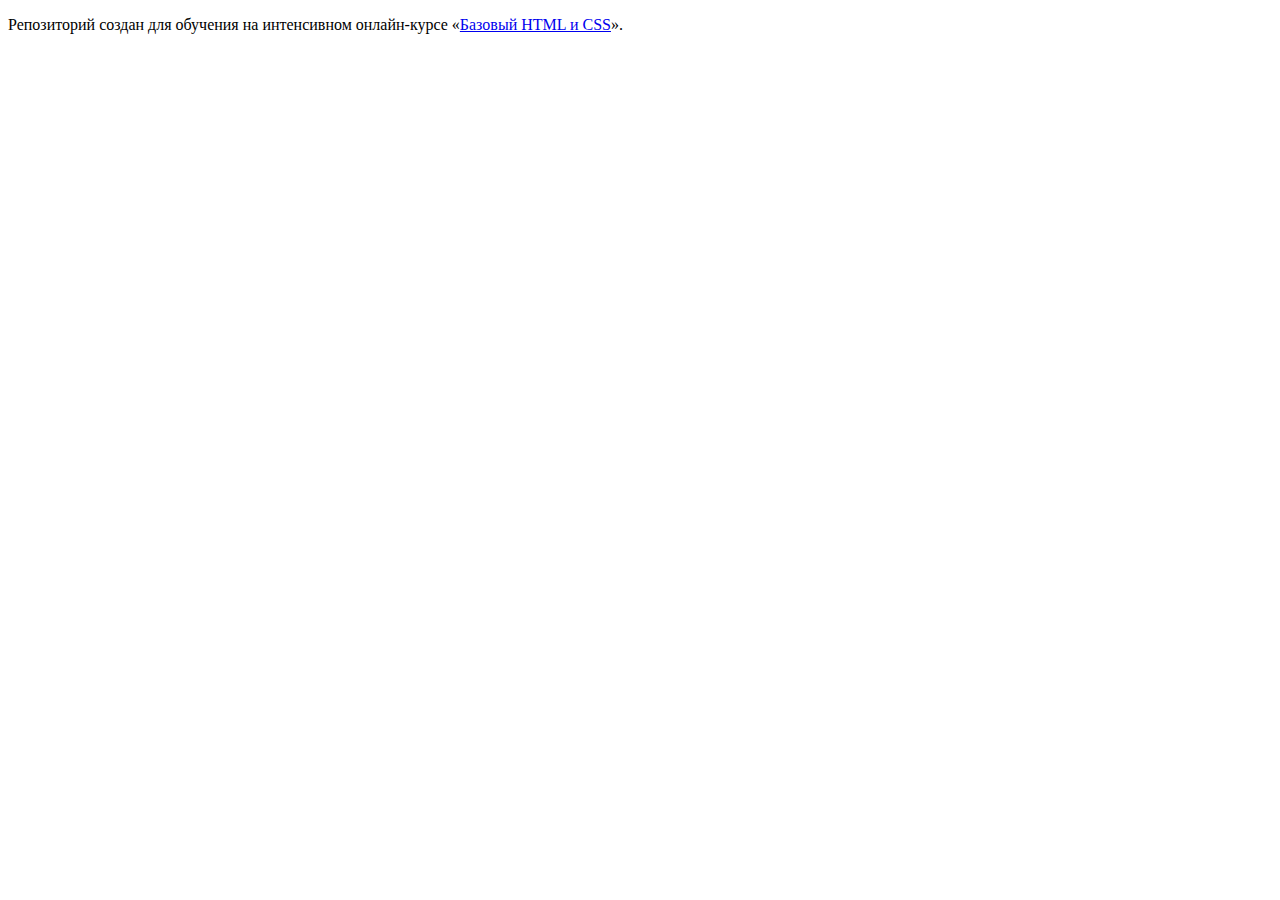
==== index.html @ 9d1f012f ":hatching_chick:" ====
<!DOCTYPE html>
<html lang="ru">
  <head>
    <meta charset="utf-8">
    <title>HTML Academy: Седона</title>
  </head>
  <body>

    <p>Репозиторий создан для обучения на интенсивном онлайн‑курсе «<a href="https://htmlacademy.ru/intensive/htmlcss">Базовый HTML и CSS</a>».</p>

  </body>
</html>
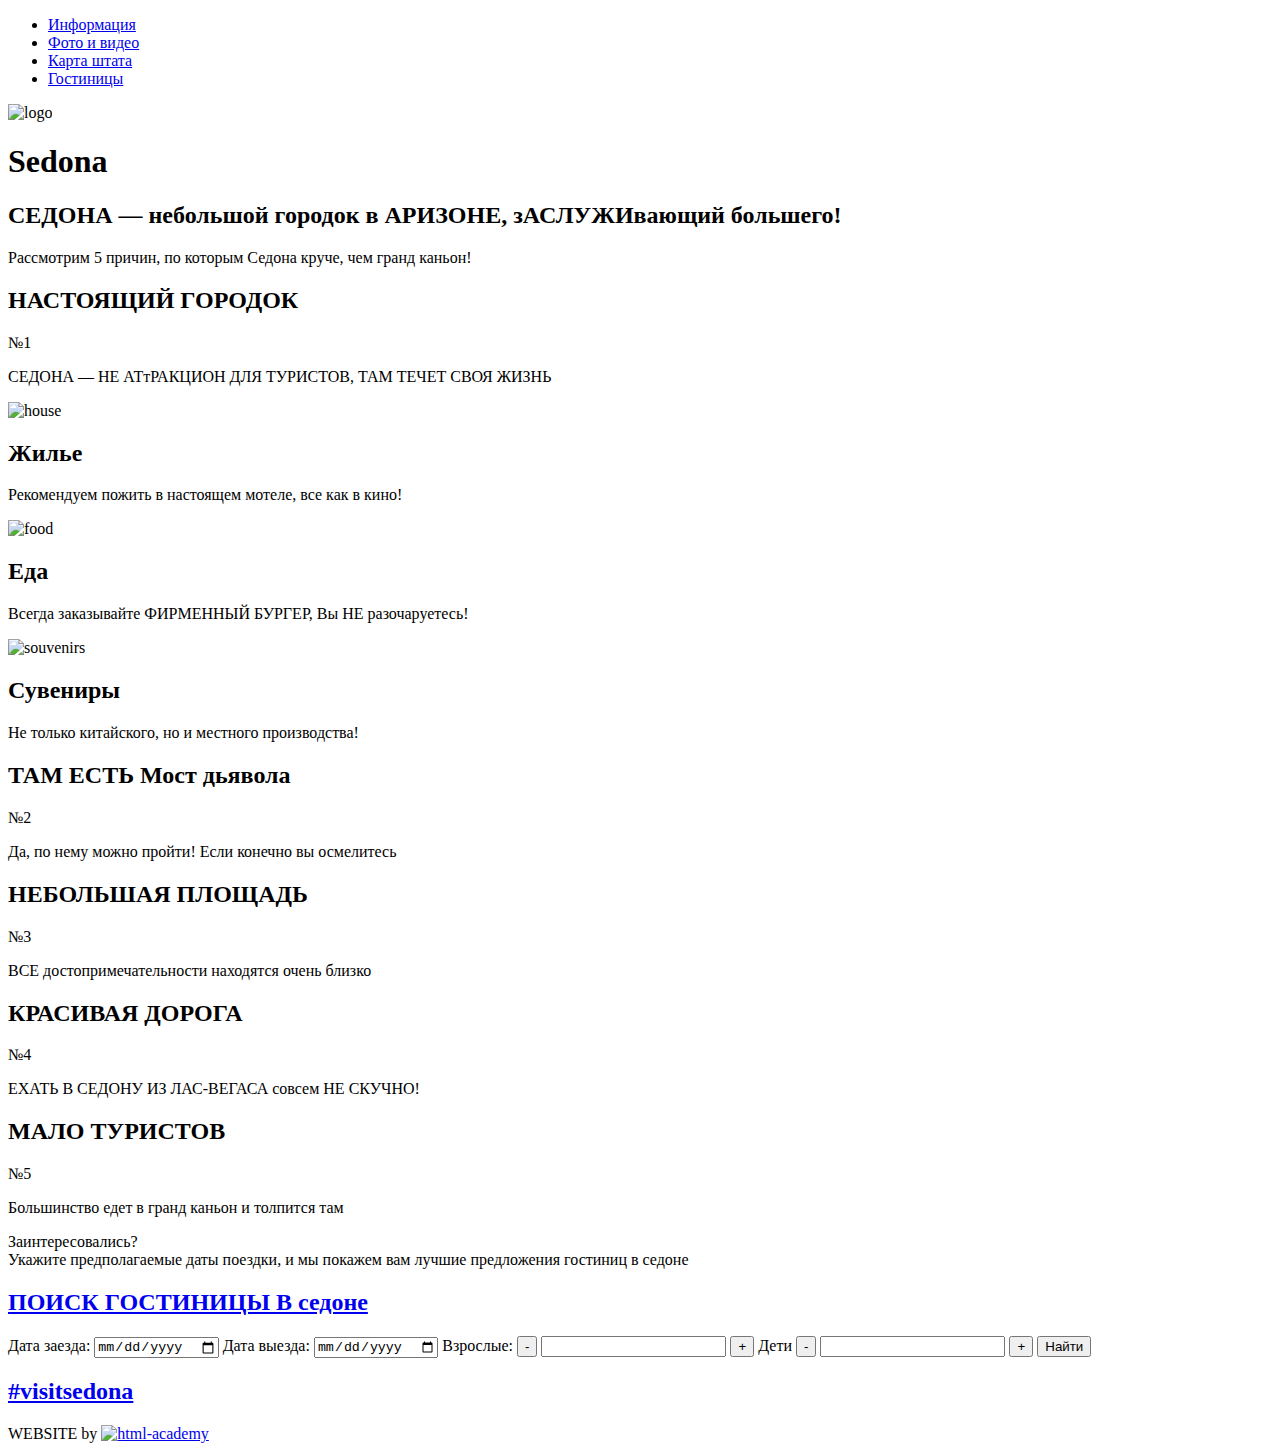
==== commit 805c50ee: "Разметка Седоны" ====
--- a/index.html
+++ b/index.html
@@ -1,12 +1,134 @@
 <!DOCTYPE html>
 <html lang="ru">
-  <head>
+
+<head>
     <meta charset="utf-8">
-    <title>HTML Academy: Седона</title>
-  </head>
-  <body>
+    <title>Sedona</title>
+</head>
 
-    <p>Репозиторий создан для обучения на интенсивном онлайн‑курсе «<a href="https://htmlacademy.ru/intensive/htmlcss">Базовый HTML и CSS</a>».</p>
+<body>
+    <header>
+        <div class="container">
+            <nav class="top-menu">
+                <ul>
+                    <li><a href="#">Информация</a>
+                    </li>
+                    <li><a href="#">Фото и видео</a>
+                    </li>
+                    <li><a href="#">Карта штата</a>
+                    </li>
+                    <li><a href="#">Гостиницы</a>
+                    </li>
+                </ul>
+            </nav>
+            <img class="logo" src="http://placehold.it/140x70" alt="logo">
+            <div class="header-picture">
+                <h1>Sedona</h1>
+            </div>
+            <div class="white-img"></div>
+        </div>
+    </header>
+    <main class="container">
+        <h2>СЕДОНА — небольшой городок в АРИЗОНЕ, зАСЛУЖИвающий большего!</h2>
+        <p class="reasons">Рассмотрим 5 причин, по которым Седона круче, чем гранд каньон!</p>
+        <div class="reason-first">
+            <div class="blue-reason">
+                <h2>НАСТОЯЩИЙ ГОРОДОК</h2>
+                <span class="number">№1</span>
+                <p class="reasons">СЕДОНА — НЕ АТтРАКЦИОН ДЛЯ ТУРИСТОВ, ТАМ ТЕЧЕТ СВОЯ ЖИЗНЬ</p>
 
-  </body>
-</html>
+            </div>
+            <div class="reason-first-img">
+            </div>
+            <div class="features">
+                <div class="feature">
+                    <img class="feature-img" src="http://placehold.it/80x80" alt="house">
+                    <h2>Жилье</h2>
+                    <p class="reasons">Рекомендуем пожить в настоящем мотеле, все как в кино!</p>
+                </div>
+                <div class="feature">
+                    <img class="feature-img" src="http://placehold.it/80x80" alt="food">
+                    <h2>Еда</h2>
+                    <p class="reasons">Всегда заказывайте ФИРМЕННЫЙ БУРГЕР, Вы НЕ разочаруетесь!</p>
+                </div>
+                <div class="feature">
+                    <img class="feature-img" src="http://placehold.it/80x80" alt="souvenirs">
+                    <h2>Сувениры</h2>
+                    <p class="reasons">Не только китайского, но и местного производства!</p>
+                </div>
+                <div class="reason-second">
+                    <div class="reason-second-img">
+                    </div>
+                    <div class="blue-reason">
+                        <h2>ТАМ ЕСТЬ Мост дьявола
+</h2>
+                        <span>№2</span>
+                        <p class="reasons">Да, по нему можно пройти! Если конечно вы осмелитесь</p>
+
+                    </div>
+                    <div class="reasons-more">
+                        <div class="reasons">
+                            <h2>НЕБОЛЬШАЯ ПЛОЩАДЬ</h2>
+                            <span>№3</span>
+                            <p class="reasons">ВСЕ достопримечательности находятся очень близко</p>
+                        </div>
+                        <div class="reasons">
+                            <h2>КРАСИВАЯ ДОРОГА</h2>
+                            <span>№4</span>
+                            <p class="reasons">ЕХАТЬ В СЕДОНУ ИЗ ЛАС-ВЕГАСА совсем НЕ СКУЧНО!</p>
+                        </div>
+                        <div class="reasons">
+                            <h2>МАЛО ТУРИСТОВ</h2>
+                            <span>№5</span>
+                            <p class="reasons">Большинство едет в гранд каньон и толпится там</p>
+                        </div>
+
+                    </div>
+                    <div class="interest">
+                        <div class="question">
+                            Заинтересовались?
+                        </div>
+                        <div class="reasons">Укажите предполагаемые даты поездки, и мы покажем вам лучшие предложения гостиниц в седоне</div>
+
+                    </div>
+                    <div class="form">
+                        <h2><a class="search" href="#">ПОИСК ГОСТИНИЦЫ В седоне</a></h2>
+                        <div class="slider">
+                            <label for="check-in">Дата заезда:</label>
+                            <input type="date" id="check-in">
+                            <label for="check-out">Дата выезда:</label>
+                            <input type="date" id="check-out">
+                            <label for="adults">Взрослые:</label>
+                            <button>-</button>
+                            <input type="number" id="adults">
+                            <button>+</button>
+                            <label for="children">Дети</label>
+                            <button>-</button>
+                            <input type="number" id="children">
+                            <button>+</button>
+                            <button type="submit" class="search-button">Найти</button>
+                        </div>
+                    </div>
+                    <div class="map">
+
+                    </div>
+
+                </div>
+            </div>
+
+    </main>
+    <footer class="container">
+        <a href="#"><h2>#visitsedona</h2></a>
+        <a class="social-btn social-btn-tw" href="#"></a>
+        <a class="social-btn social-btn-fb" href="#"></a>
+        <a class="social-btn social-btn-youtube" href="#"></a>
+        <span>WEBSITE by</span>
+        <a href="#"><img src="http://placehold.it/115x40" alt="html-academy">
+        </a>
+    </footer>
+
+</body>
+
+
+
+</html>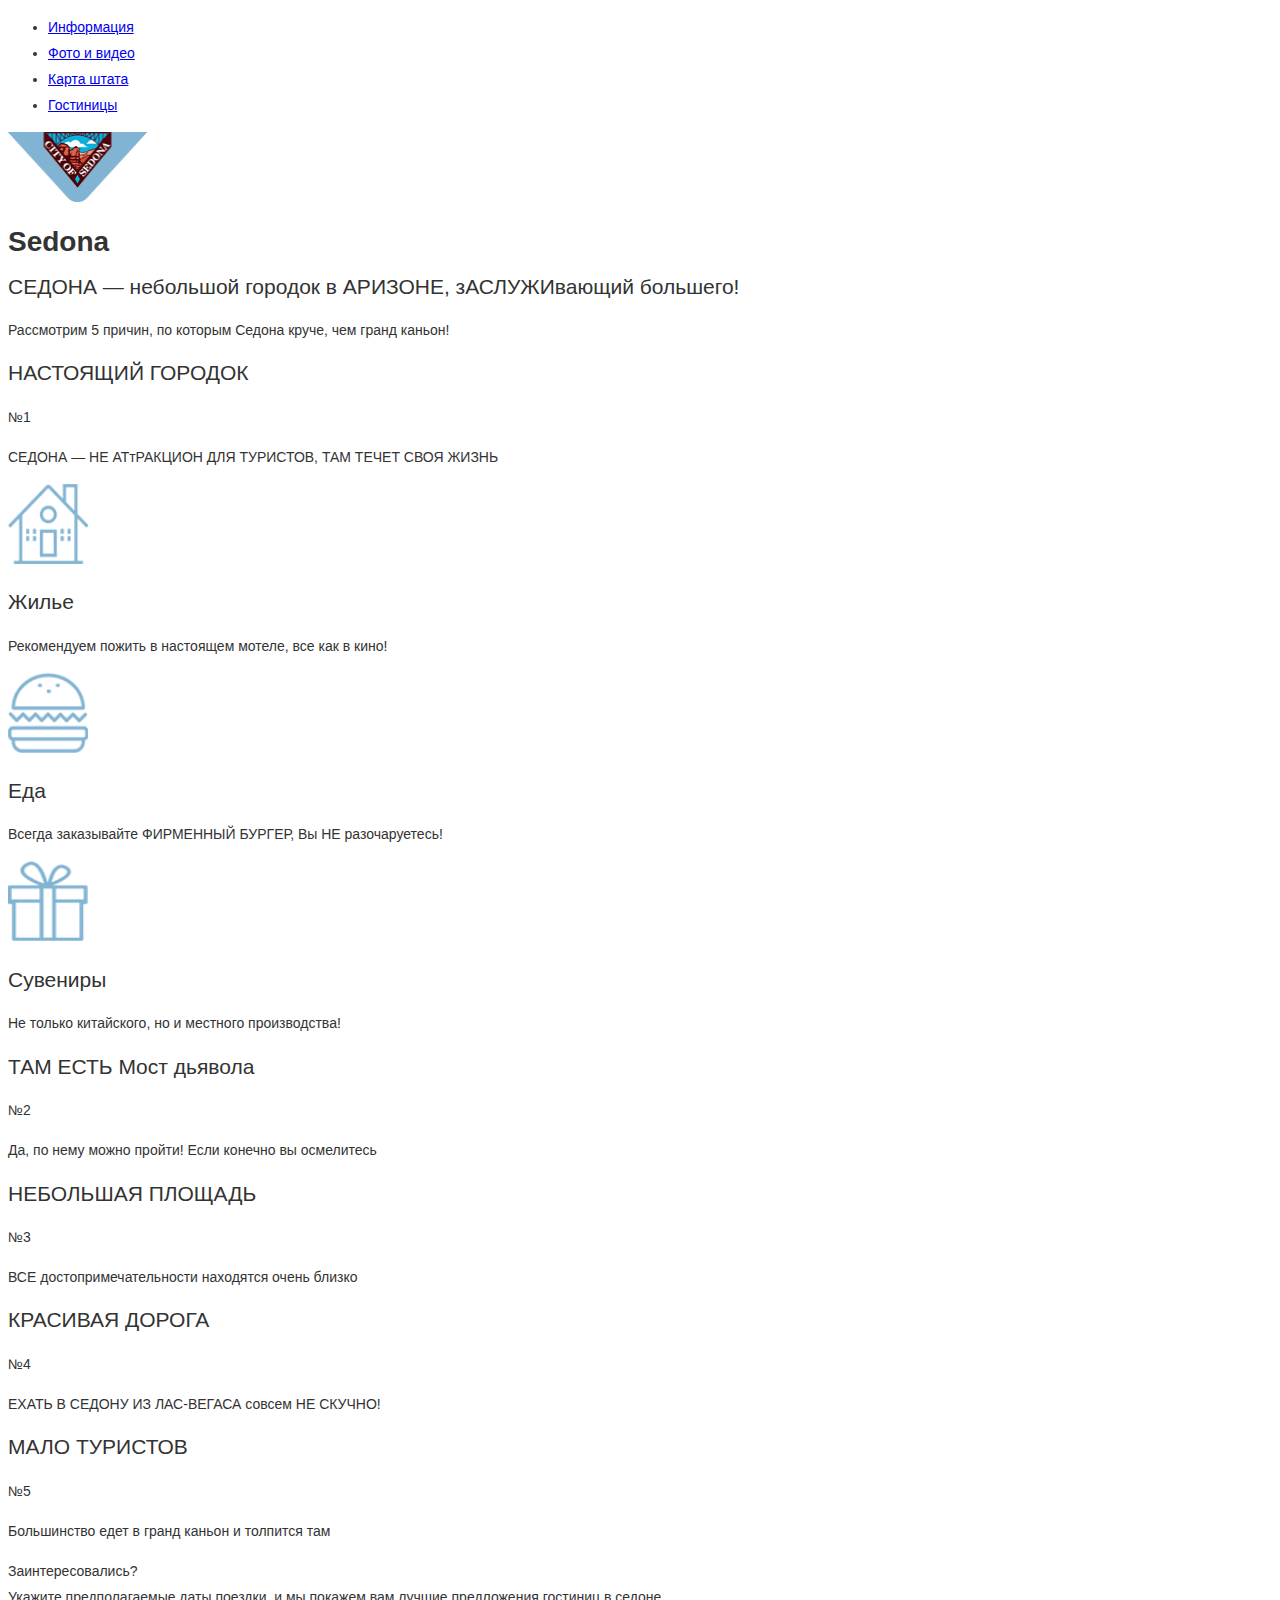
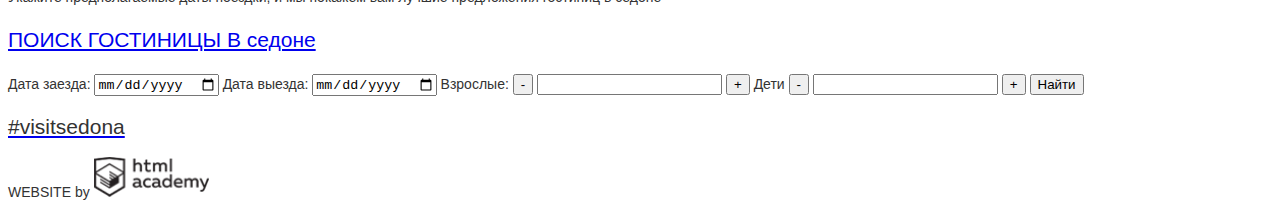
==== commit 64d9b17e: "Картинки и стили" ====
--- a/index.html
+++ b/index.html
@@ -4,11 +4,12 @@
 <head>
     <meta charset="utf-8">
     <title>Sedona</title>
+    <link href="css/style.css" rel="stylesheet">
 </head>
 
 <body>
-    <header>
-        <div class="container">
+    <div class="container">
+        <header>
             <nav class="top-menu">
                 <ul>
                     <li><a href="#">Информация</a>
@@ -21,114 +22,104 @@
                     </li>
                 </ul>
             </nav>
-            <img class="logo" src="http://placehold.it/140x70" alt="logo">
+            <img class="logo" src="img/index_logo.png" width="140" height="70" alt="logo">
             <div class="header-picture">
                 <h1>Sedona</h1>
             </div>
             <div class="white-img"></div>
-        </div>
-    </header>
-    <main class="container">
-        <h2>СЕДОНА — небольшой городок в АРИЗОНЕ, зАСЛУЖИвающий большего!</h2>
-        <p class="reasons">Рассмотрим 5 причин, по которым Седона круче, чем гранд каньон!</p>
-        <div class="reason-first">
-            <div class="blue-reason">
-                <h2>НАСТОЯЩИЙ ГОРОДОК</h2>
-                <span class="number">№1</span>
-                <p class="reasons">СЕДОНА — НЕ АТтРАКЦИОН ДЛЯ ТУРИСТОВ, ТАМ ТЕЧЕТ СВОЯ ЖИЗНЬ</p>
 
-            </div>
-            <div class="reason-first-img">
-            </div>
-            <div class="features">
-                <div class="feature">
-                    <img class="feature-img" src="http://placehold.it/80x80" alt="house">
-                    <h2>Жилье</h2>
-                    <p class="reasons">Рекомендуем пожить в настоящем мотеле, все как в кино!</p>
+        </header>
+        <main>
+            <h2>СЕДОНА — небольшой городок в АРИЗОНЕ, зАСЛУЖИвающий большего!</h2>
+            <p class="reasons">Рассмотрим 5 причин, по которым Седона круче, чем гранд каньон!</p>
+            <div class="reason-first">
+                <div class="blue-reason">
+                    <h2>НАСТОЯЩИЙ ГОРОДОК</h2>
+                    <span class="number">№1</span>
+                    <p class="reasons">СЕДОНА — НЕ АТтРАКЦИОН ДЛЯ ТУРИСТОВ, ТАМ ТЕЧЕТ СВОЯ ЖИЗНЬ</p>
+
                 </div>
-                <div class="feature">
-                    <img class="feature-img" src="http://placehold.it/80x80" alt="food">
-                    <h2>Еда</h2>
-                    <p class="reasons">Всегда заказывайте ФИРМЕННЫЙ БУРГЕР, Вы НЕ разочаруетесь!</p>
+                <div class="reason-first-img">
                 </div>
-                <div class="feature">
-                    <img class="feature-img" src="http://placehold.it/80x80" alt="souvenirs">
-                    <h2>Сувениры</h2>
-                    <p class="reasons">Не только китайского, но и местного производства!</p>
-                </div>
-                <div class="reason-second">
-                    <div class="reason-second-img">
+                <div class="features">
+                    <div class="feature">
+                        <img class="feature-img" src="img/index_house.png"  width="80" height="80" alt="house">
+                        <h2>Жилье</h2>
+                        <p class="reasons">Рекомендуем пожить в настоящем мотеле, все как в кино!</p>
                     </div>
-                    <div class="blue-reason">
-                        <h2>ТАМ ЕСТЬ Мост дьявола
-</h2>
-                        <span>№2</span>
-                        <p class="reasons">Да, по нему можно пройти! Если конечно вы осмелитесь</p>
-
+                    <div class="feature">
+                        <img class="feature-img" src="img/index_food.png" width="80" height="80" alt="food">
+                        <h2>Еда</h2>
+                        <p class="reasons">Всегда заказывайте ФИРМЕННЫЙ БУРГЕР, Вы НЕ разочаруетесь!</p>
                     </div>
-                    <div class="reasons-more">
-                        <div class="reasons">
-                            <h2>НЕБОЛЬШАЯ ПЛОЩАДЬ</h2>
-                            <span>№3</span>
-                            <p class="reasons">ВСЕ достопримечательности находятся очень близко</p>
+                    <div class="feature">
+                        <img class="feature-img" src="img/index_souvenirs.png" width="80" height="80" alt="souvenirs">
+                        <h2>Сувениры</h2>
+                        <p class="reasons">Не только китайского, но и местного производства!</p>
+                    </div>
+                    <div class="reason-second">
+                        <div class="reason-second-img">
                         </div>
-                        <div class="reasons">
-                            <h2>КРАСИВАЯ ДОРОГА</h2>
-                            <span>№4</span>
-                            <p class="reasons">ЕХАТЬ В СЕДОНУ ИЗ ЛАС-ВЕГАСА совсем НЕ СКУЧНО!</p>
+                        <div class="blue-reason">
+                            <h2>ТАМ ЕСТЬ Мост дьявола</h2>
+                            <span>№2</span>
+                            <p class="reasons">Да, по нему можно пройти! Если конечно вы осмелитесь</p>
                         </div>
-                        <div class="reasons">
-                            <h2>МАЛО ТУРИСТОВ</h2>
-                            <span>№5</span>
-                            <p class="reasons">Большинство едет в гранд каньон и толпится там</p>
+                        <div class="reasons-more">
+                            <div class="reasons-grey">
+                                <h2>НЕБОЛЬШАЯ ПЛОЩАДЬ</h2>
+                                <span>№3</span>
+                                <p class="reasons">ВСЕ достопримечательности находятся очень близко</p>
+                            </div>
+                            <div class="reasons-grey">
+                                <h2>КРАСИВАЯ ДОРОГА</h2>
+                                <span>№4</span>
+                                <p class="reasons">ЕХАТЬ В СЕДОНУ ИЗ ЛАС-ВЕГАСА совсем НЕ СКУЧНО!</p>
+                            </div>
+                            <div class="reasons-grey">
+                                <h2>МАЛО ТУРИСТОВ</h2>
+                                <span>№5</span>
+                                <p class="reasons">Большинство едет в гранд каньон и толпится там</p>
+                            </div>
                         </div>
-
-                    </div>
-                    <div class="interest">
-                        <div class="question">
-                            Заинтересовались?
+                        <div class="interest">
+                            <div class="question">
+                                Заинтересовались?
+                            </div>
+                            <div class="reasons">Укажите предполагаемые даты поездки, и мы покажем вам лучшие предложения гостиниц в седоне</div>
                         </div>
-                        <div class="reasons">Укажите предполагаемые даты поездки, и мы покажем вам лучшие предложения гостиниц в седоне</div>
-
-                    </div>
-                    <div class="form">
-                        <h2><a class="search" href="#">ПОИСК ГОСТИНИЦЫ В седоне</a></h2>
-                        <div class="slider">
-                            <label for="check-in">Дата заезда:</label>
-                            <input type="date" id="check-in">
-                            <label for="check-out">Дата выезда:</label>
-                            <input type="date" id="check-out">
-                            <label for="adults">Взрослые:</label>
-                            <button>-</button>
-                            <input type="number" id="adults">
-                            <button>+</button>
-                            <label for="children">Дети</label>
-                            <button>-</button>
-                            <input type="number" id="children">
-                            <button>+</button>
-                            <button type="submit" class="search-button">Найти</button>
+                        <div class="form">
+                            <h2><a class="search" href="#">ПОИСК ГОСТИНИЦЫ В седоне</a></h2>
+                            <form class="slider">
+                                <label for="check-in">Дата заезда:</label>
+                                <input type="date" id="check-in">
+                                <label for="check-out">Дата выезда:</label>
+                                <input type="date" id="check-out">
+                                <label for="adults">Взрослые:</label>
+                                <button>-</button>
+                                <input type="number" id="adults">
+                                <button>+</button>
+                                <label for="children">Дети</label>
+                                <button>-</button>
+                                <input type="number" id="children">
+                                <button>+</button>
+                                <button type="submit" class="search-button">Найти</button>
+                            </form>
+                        </div>
+                        <div class="map">
                         </div>
                     </div>
-                    <div class="map">
-
-                    </div>
-
                 </div>
-            </div>
-
-    </main>
-    <footer class="container">
-        <a href="#"><h2>#visitsedona</h2></a>
-        <a class="social-btn social-btn-tw" href="#"></a>
-        <a class="social-btn social-btn-fb" href="#"></a>
-        <a class="social-btn social-btn-youtube" href="#"></a>
-        <span>WEBSITE by</span>
-        <a href="#"><img src="http://placehold.it/115x40" alt="html-academy">
-        </a>
-    </footer>
-
+        </main>
+        <footer>
+            <a href="#"><h2>#visitsedona</h2></a>
+            <a class="social-btn social-btn-tw" href="#"></a>
+            <a class="social-btn social-btn-fb" href="#"></a>
+            <a class="social-btn social-btn-youtube" href="#"></a>
+            <span>WEBSITE by</span>
+            <a href="#"><img src="img/index_html_academy.png" width="115" height="40" alt="html-academy">
+            </a>
+        </footer>
+        </div>
 </body>
-
-
-
 </html>--- a/css/style.css
+++ b/css/style.css
@@ -0,0 +1,23 @@
+body{
+	font-family: 'PTSans', sans-serif;
+	font-size: 14px;
+	line-height: 26px;
+	color: #333333;
+	font-weight: normal;
+}
+
+h2{
+	font-family: 'PTSans Bold', sans-serif;
+	font-size: 21px;
+	line-height: 26px;
+	color: #333333;
+	font-weight: normal;
+}
+
+p{
+	font-family: 'PTSans', sans-serif;
+	font-size: 14px;
+	line-height: 26px;
+	color: #333333;
+	font-weight: normal;
+}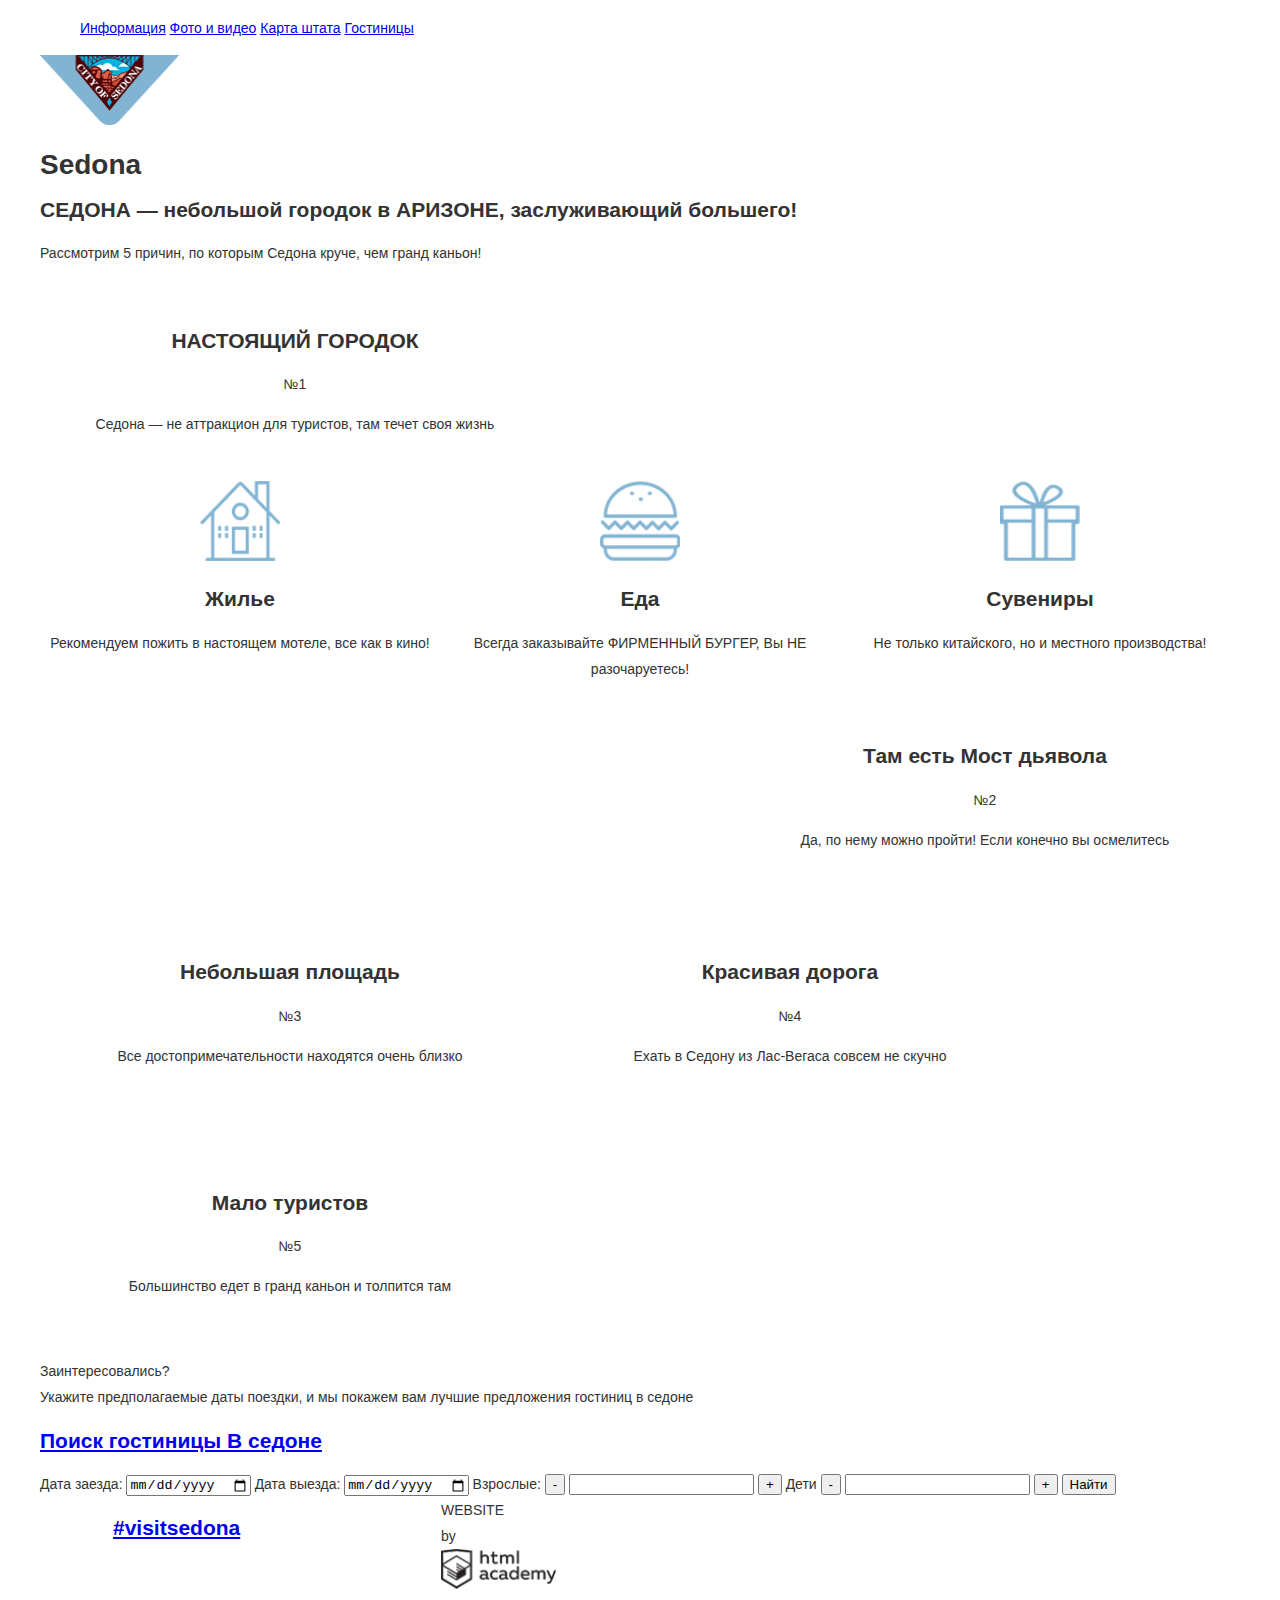
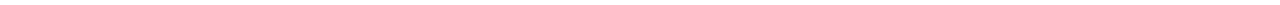
==== commit 9851d540: "Сетка" ====
--- a/index.html
+++ b/index.html
@@ -30,18 +30,21 @@
 
         </header>
         <main>
-            <h2>СЕДОНА — небольшой городок в АРИЗОНЕ, зАСЛУЖИвающий большего!</h2>
+            <h2>СЕДОНА — небольшой городок в АРИЗОНЕ, заслуживающий большего!</h2>
             <p class="reasons">Рассмотрим 5 причин, по которым Седона круче, чем гранд каньон!</p>
             <div class="reason-first">
-                <div class="blue-reason">
-                    <h2>НАСТОЯЩИЙ ГОРОДОК</h2>
-                    <span class="number">№1</span>
-                    <p class="reasons">СЕДОНА — НЕ АТтРАКЦИОН ДЛЯ ТУРИСТОВ, ТАМ ТЕЧЕТ СВОЯ ЖИЗНЬ</p>
+                <div class="clearfix">
+                    <div class="blue-reason">
+                        <h2>НАСТОЯЩИЙ ГОРОДОК</h2>
+                        <span class="number">№1</span>
+                        <p class="reasons">Седона — не аттракцион для туристов, там течет своя жизнь</p>
 
+                    </div>
+                
+                    <div class="reason-first-img">
+                    </div>
                 </div>
-                <div class="reason-first-img">
-                </div>
-                <div class="features">
+                <div class="features clearfix">
                     <div class="feature">
                         <img class="feature-img" src="img/index_house.png"  width="80" height="80" alt="house">
                         <h2>Жилье</h2>
@@ -57,27 +60,29 @@
                         <h2>Сувениры</h2>
                         <p class="reasons">Не только китайского, но и местного производства!</p>
                     </div>
-                    <div class="reason-second">
+                </div>
+                    <div class="reason-second clearfix">
                         <div class="reason-second-img">
                         </div>
-                        <div class="blue-reason">
-                            <h2>ТАМ ЕСТЬ Мост дьявола</h2>
+                        <div class="blue-reason-right">
+                            <h2>Там есть Мост дьявола</h2>
                             <span>№2</span>
                             <p class="reasons">Да, по нему можно пройти! Если конечно вы осмелитесь</p>
                         </div>
-                        <div class="reasons-more">
+                    </div>
+                        <div class="reasons-more clearfix">
                             <div class="reasons-grey">
-                                <h2>НЕБОЛЬШАЯ ПЛОЩАДЬ</h2>
+                                <h2>Небольшая площадь</h2>
                                 <span>№3</span>
-                                <p class="reasons">ВСЕ достопримечательности находятся очень близко</p>
+                                <p class="reasons">Все достопримечательности находятся очень близко</p>
                             </div>
                             <div class="reasons-grey">
-                                <h2>КРАСИВАЯ ДОРОГА</h2>
+                                <h2>Красивая дорога</h2>
                                 <span>№4</span>
-                                <p class="reasons">ЕХАТЬ В СЕДОНУ ИЗ ЛАС-ВЕГАСА совсем НЕ СКУЧНО!</p>
+                                <p class="reasons">Ехать в Седону из Лас-Вегаса совсем не скучно</p>
                             </div>
                             <div class="reasons-grey">
-                                <h2>МАЛО ТУРИСТОВ</h2>
+                                <h2>Мало туристов</h2>
                                 <span>№5</span>
                                 <p class="reasons">Большинство едет в гранд каньон и толпится там</p>
                             </div>
@@ -89,7 +94,7 @@
                             <div class="reasons">Укажите предполагаемые даты поездки, и мы покажем вам лучшие предложения гостиниц в седоне</div>
                         </div>
                         <div class="form">
-                            <h2><a class="search" href="#">ПОИСК ГОСТИНИЦЫ В седоне</a></h2>
+                            <h2><a class="search" href="#">Поиск гостиницы В седоне</a></h2>
                             <form class="slider">
                                 <label for="check-in">Дата заезда:</label>
                                 <input type="date" id="check-in">
@@ -108,17 +113,23 @@
                         </div>
                         <div class="map">
                         </div>
-                    </div>
-                </div>
+                    
+                
         </main>
-        <footer>
-            <a href="#"><h2>#visitsedona</h2></a>
-            <a class="social-btn social-btn-tw" href="#"></a>
-            <a class="social-btn social-btn-fb" href="#"></a>
-            <a class="social-btn social-btn-youtube" href="#"></a>
-            <span>WEBSITE by</span>
-            <a href="#"><img src="img/index_html_academy.png" width="115" height="40" alt="html-academy">
+        <footer class="clearfix">
+            <section class="hashtag">
+                <a href="#"><h2>#visitsedona</h2></a>
+            </section>
+            <section class="socials">
+                <a class="social-btn social-btn-tw" href="#"></a>
+                <a class="social-btn social-btn-fb" href="#"></a>
+                <a class="social-btn social-btn-youtube" href="#"></a>
+            </section>
+            <section class="html-academy" >
+                <span>WEBSITE by</span>
+                <ahref="#"><img src="img/index_html_academy.png" width="115" height="40" alt="html-academy">
             </a>
+            </section>
         </footer>
         </div>
 </body>
--- a/css/style.css
+++ b/css/style.css
@@ -10,14 +10,127 @@
 	font-family: 'PTSans Bold', sans-serif;
 	font-size: 21px;
 	line-height: 26px;
-	color: #333333;
-	font-weight: normal;
+	}
+
+.top-menu a{
+	font-family: 'PTSans Bold', sans-serif;
 }
 
-p{
-	font-family: 'PTSans', sans-serif;
-	font-size: 14px;
-	line-height: 26px;
-	color: #333333;
-	font-weight: normal;
-}+body{
+padding-top: 0 40px;
+}
+
+
+.container{
+	width: 1200px;
+	margin: 0 auto;
+}
+
+.top-menu li{
+	display: inline-block;
+	vertical-align: middle;
+}
+
+.clearfix::after {
+	content:"";
+	display:table;
+	clear: both;
+}
+
+.blue-reason{
+	float: left;
+	width: 400px;
+	padding: 30px 55px;
+	text-align: center;
+}
+
+.reason-first-img{
+	float: right;
+	width: 800px;
+}
+
+.feature{
+	float: left;
+	width: 400px;
+	text-align: center;
+}
+
+.reason-second-img{
+	float: left;
+	width: 800px;
+}
+
+.blue-reason-right{
+	float: right;
+	width: 400px;
+	padding: 30px 55px;
+	text-align: center;
+}
+
+.reasons-grey{
+	float: left;
+	width: 370px; /*не очень понимаю, как правильно расчитать ширину, чтоб все поместилось*/
+	padding: 45px 65px;
+	text-align: center;
+}
+
+.list{
+	float: left;
+	width: 241px;
+}
+
+.price-filter{
+	float: right;
+	width: 328px;
+}
+
+.sort li{
+	display: inline-block;
+	vertical-align: middle;
+}
+
+.arrows{
+	float: right;
+	width: 40px;
+}
+
+.variant{
+	padding: 30px 73px;
+}
+
+.variant img{
+	float: left;
+	margin-right: 30px;
+}
+
+.description{
+	float: left;
+}
+
+.value{
+	float: right;
+}
+
+.hashtag{
+	float: left;
+	width: 240px;
+	margin-left: 73px;
+
+}
+
+.socials{
+	float: left;
+	width: 400px;
+	margin-left: 88px;
+}
+
+.html-academy{
+	float: left;
+	width: 76px;
+	margin-left: 88px;
+	margin-right: 73px;
+}
+
+
+
+
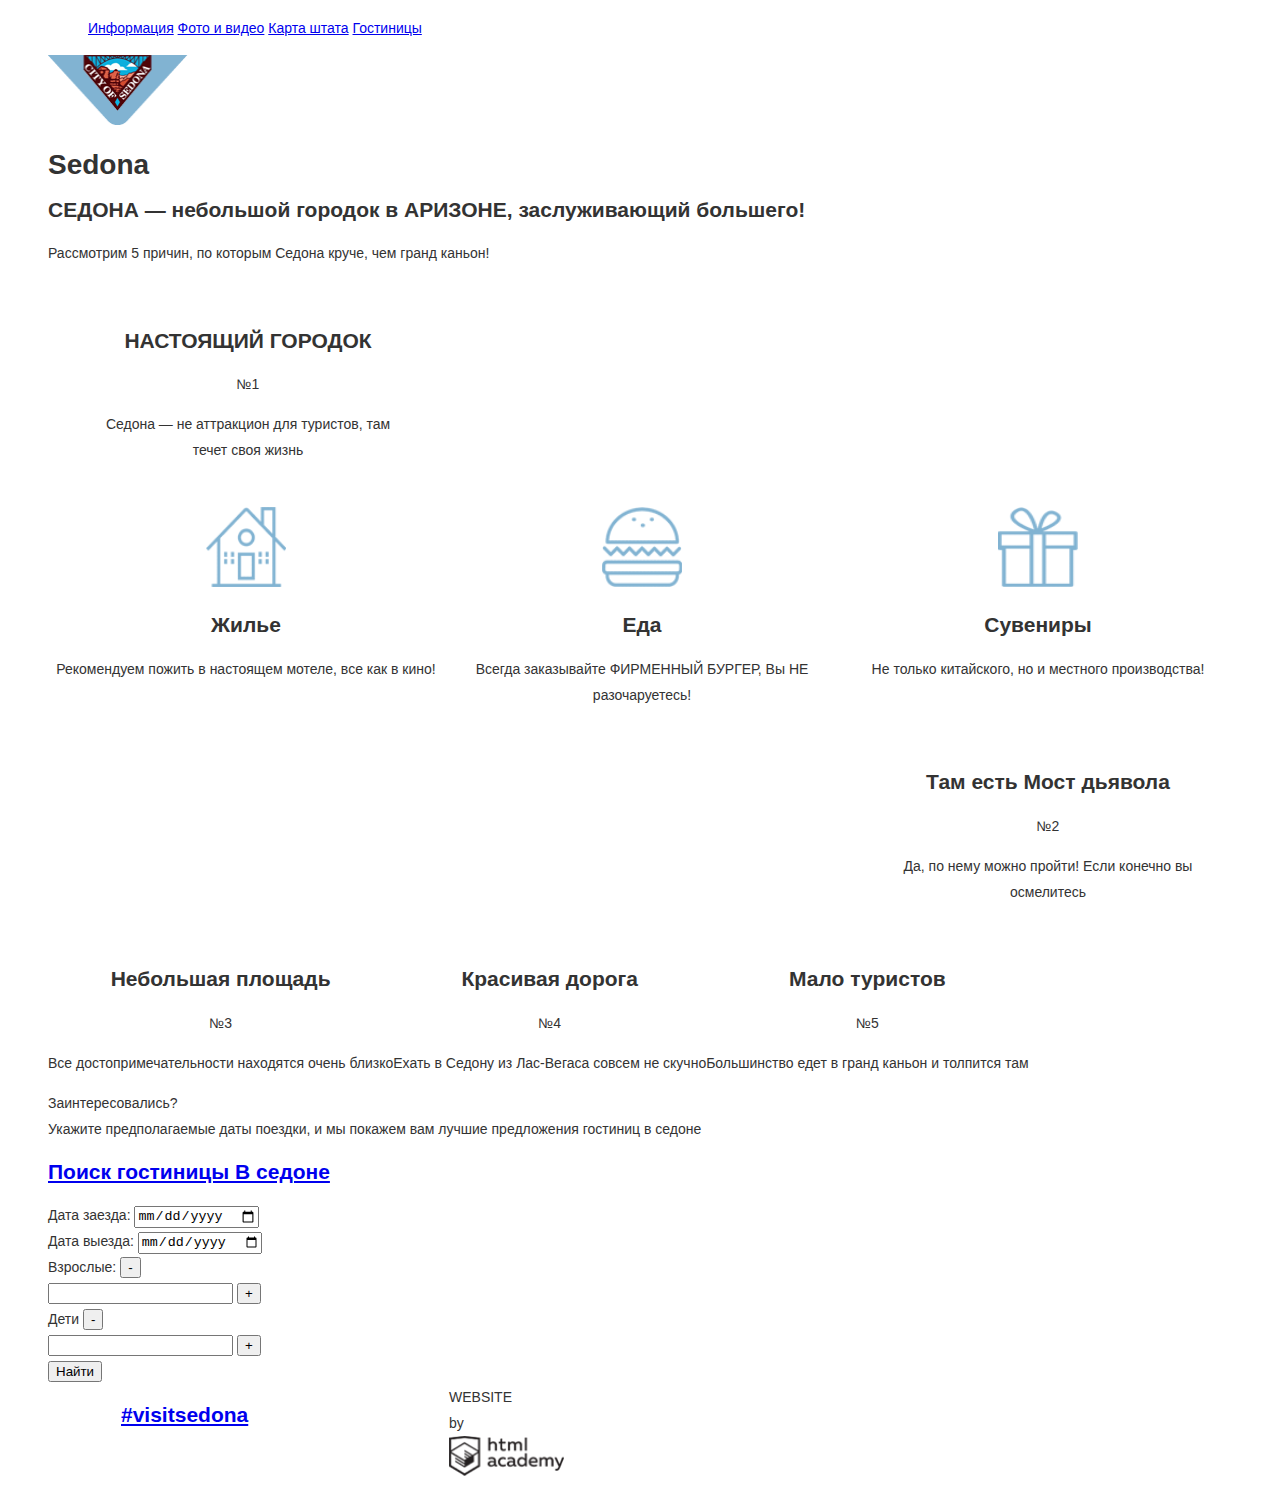
==== commit bc970013: "Поправила стили" ====
--- a/index.html
+++ b/index.html
@@ -96,18 +96,30 @@
                         <div class="form">
                             <h2><a class="search" href="#">Поиск гостиницы В седоне</a></h2>
                             <form class="slider">
-                                <label for="check-in">Дата заезда:</label>
-                                <input type="date" id="check-in">
-                                <label for="check-out">Дата выезда:</label>
-                                <input type="date" id="check-out">
-                                <label for="adults">Взрослые:</label>
-                                <button>-</button>
-                                <input type="number" id="adults">
-                                <button>+</button>
-                                <label for="children">Дети</label>
-                                <button>-</button>
-                                <input type="number" id="children">
-                                <button>+</button>
+                                <div>
+                                    <label for="check-in">Дата заезда:</label>
+                                    <input type="date" id="check-in">
+                                </div>
+                                <div>
+                                    <label for="check-out">Дата выезда:</label>
+                                    <input type="date" id="check-out">
+                                </div>
+                                <div>
+                                    <label for="adults">Взрослые:</label>
+                                    <button>-</button>
+                                </div>
+                                <div>
+                                    <input type="number" id="adults">
+                                    <button>+</button>
+                                </div>
+                                <div>
+                                    <label for="children">Дети</label>
+                                    <button>-</button>
+                                </div>
+                                <div>
+                                    <input type="number" id="children">
+                                    <button>+</button>
+                                </div>
                                 <button type="submit" class="search-button">Найти</button>
                             </form>
                         </div>
@@ -127,7 +139,7 @@
             </section>
             <section class="html-academy" >
                 <span>WEBSITE by</span>
-                <ahref="#"><img src="img/index_html_academy.png" width="115" height="40" alt="html-academy">
+                <a href="#"><img src="img/index_html_academy.png" width="115" height="40" alt="html-academy">
             </a>
             </section>
         </footer>
--- a/css/style.css
+++ b/css/style.css
@@ -1,3 +1,5 @@
+* { box-sizing: border-box }
+
 body{
 	font-family: 'PTSans', sans-serif;
 	font-size: 14px;
@@ -17,7 +19,7 @@
 }
 
 body{
-padding-top: 0 40px;
+padding: 0 40px;
 }
 
 
@@ -51,7 +53,7 @@
 
 .feature{
 	float: left;
-	width: 400px;
+	width: 33%;
 	text-align: center;
 }
 
@@ -69,8 +71,8 @@
 
 .reasons-grey{
 	float: left;
-	width: 370px; /*не очень понимаю, как правильно расчитать ширину, чтоб все поместилось*/
-	padding: 45px 65px;
+	width: 33%px; 
+	
 	text-align: center;
 }
 
@@ -87,6 +89,10 @@
 .sort li{
 	display: inline-block;
 	vertical-align: middle;
+}
+
+.sort span{
+	float: left;
 }
 
 .arrows{
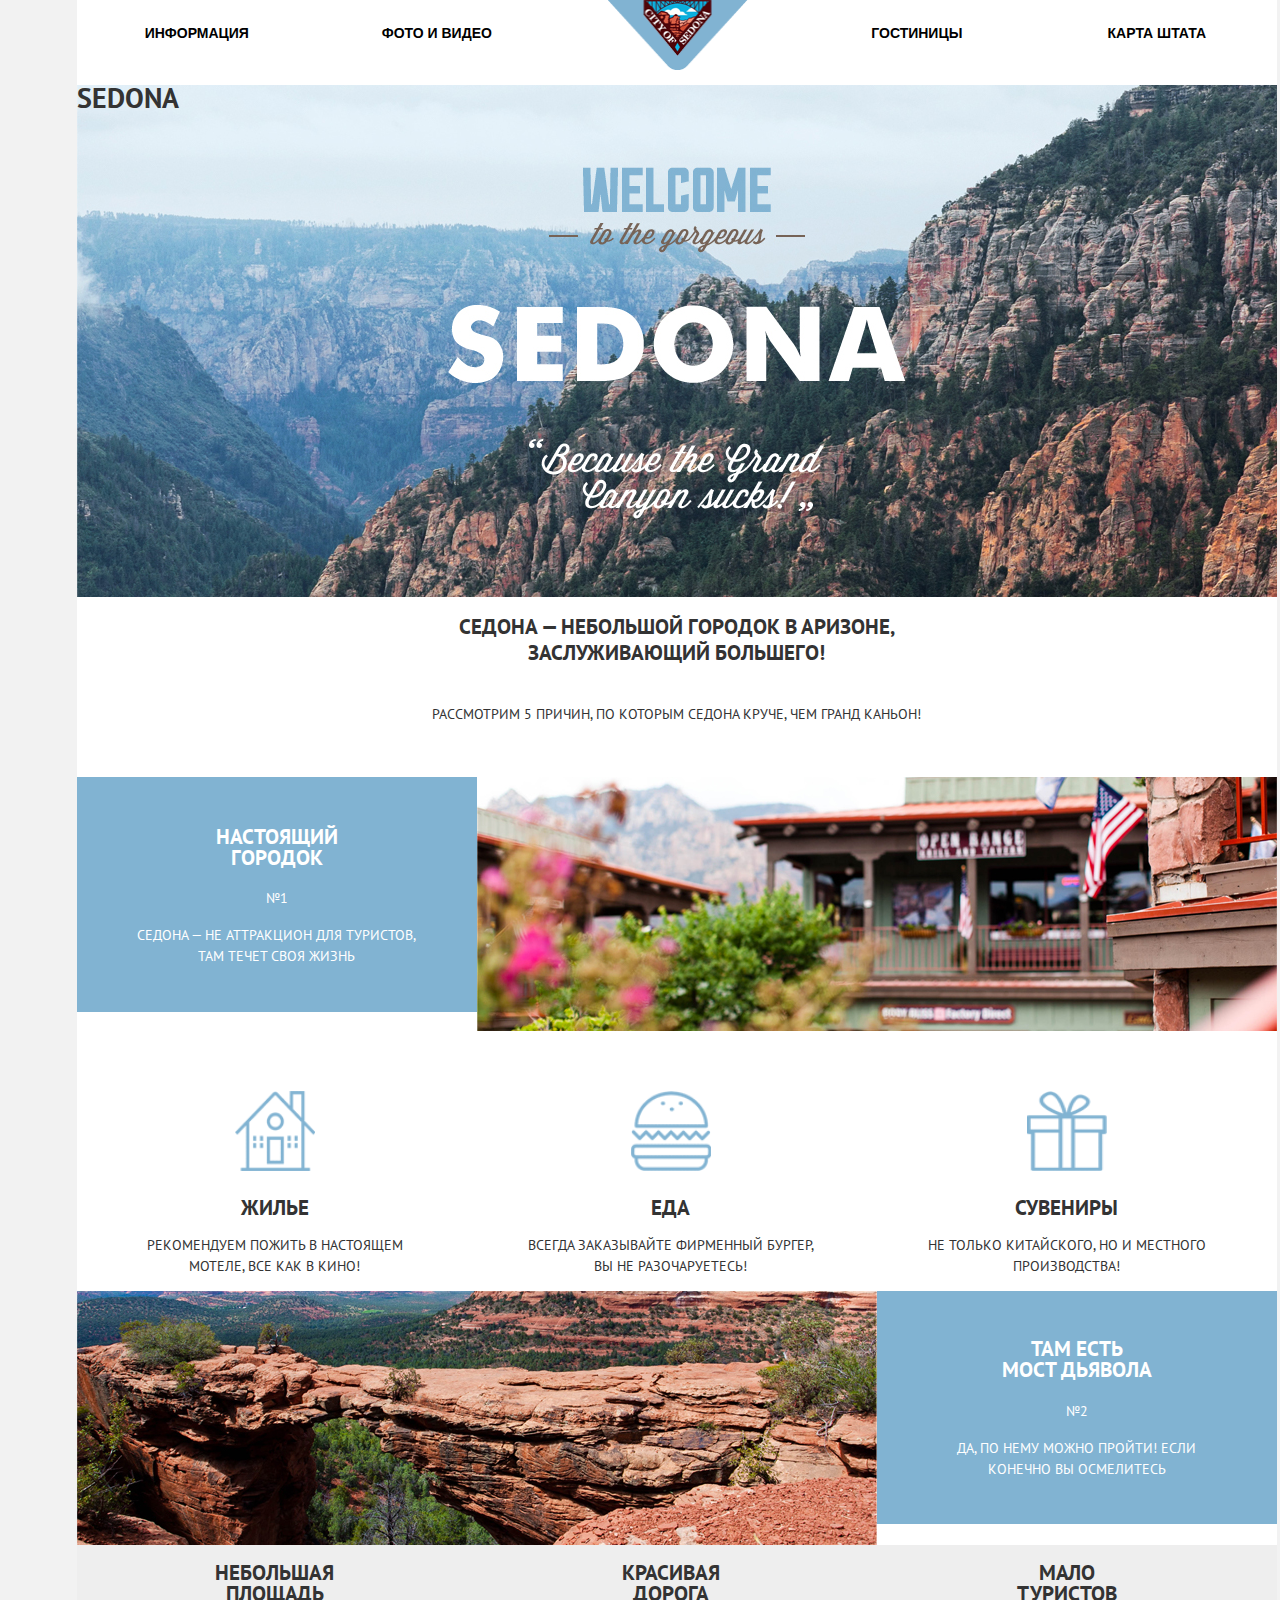
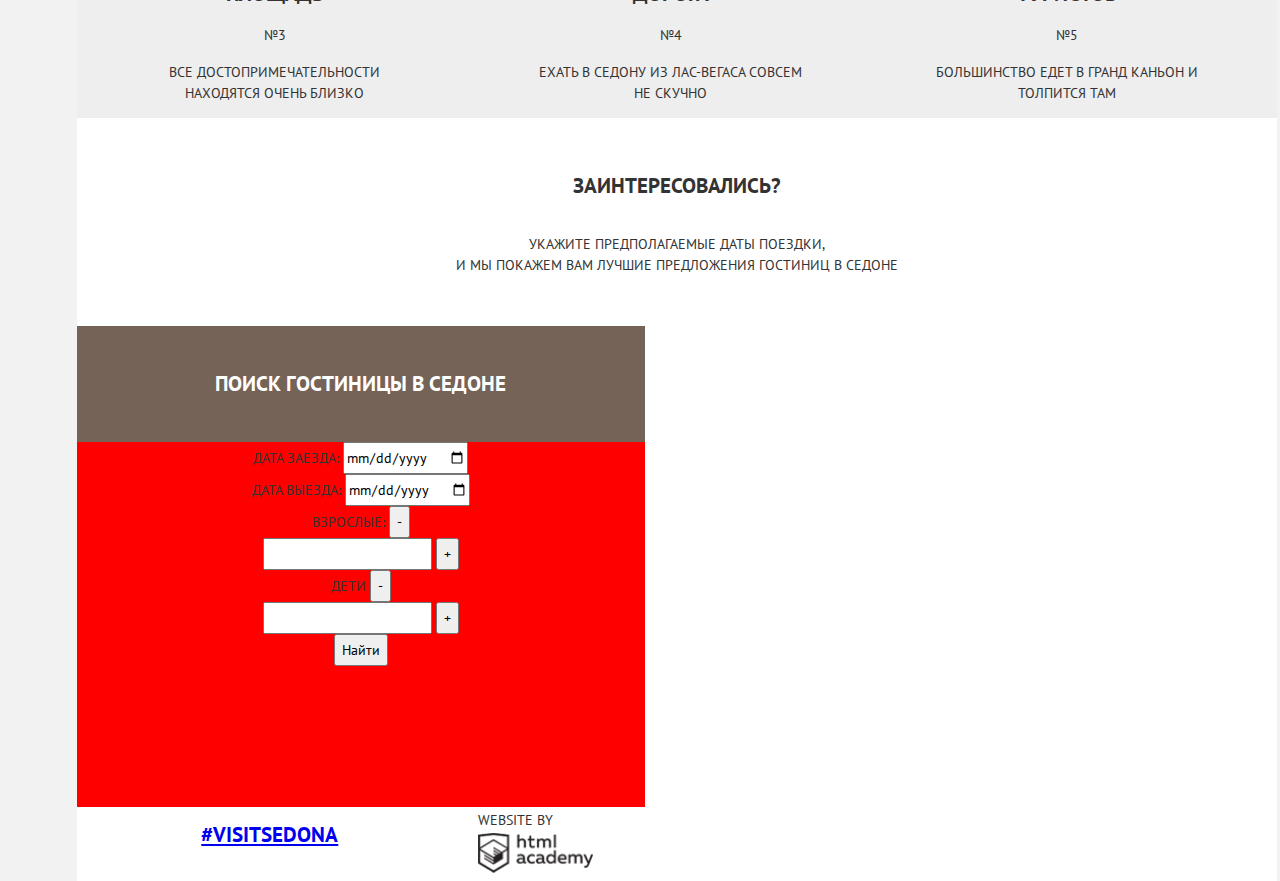
==== commit b09106e5: "Декоторативные элементы ч1" ====
--- a/index.html
+++ b/index.html
@@ -5,37 +5,41 @@
     <meta charset="utf-8">
     <title>Sedona</title>
     <link href="css/style.css" rel="stylesheet">
+    <link rel="stylesheet" type="text/css" href="css/normalize.css">
+    <link href="https://fonts.googleapis.com/css?family=PT+Sans:400,700&subset=cyrillic" rel="stylesheet">
 </head>
 
 <body>
     <div class="container">
         <header>
-            <nav class="top-menu">
+            <nav class="top-menu clearfix">
                 <ul>
-                    <li><a href="#">Информация</a>
+                    <li class="first-li"><a href="#">Информация</a>
                     </li>
-                    <li><a href="#">Фото и видео</a>
+                    <li class="first-li"><a href="#">Фото и видео</a>
                     </li>
-                    <li><a href="#">Карта штата</a>
+                    <li class="second-li"><a href="#">Карта штата</a>
                     </li>
-                    <li><a href="#">Гостиницы</a>
+                    <li class="second-li"><a href="#">Гостиницы</a>
                     </li>
                 </ul>
+                <img class="logo" src="img/index_logo.png" width="140" height="70" alt="logo">
             </nav>
-            <img class="logo" src="img/index_logo.png" width="140" height="70" alt="logo">
+            
             <div class="header-picture">
                 <h1>Sedona</h1>
+            <div class="white-img"></div>
             </div>
-            <div class="white-img"></div>
+            
 
         </header>
         <main>
-            <h2>СЕДОНА — небольшой городок в АРИЗОНЕ, заслуживающий большего!</h2>
-            <p class="reasons">Рассмотрим 5 причин, по которым Седона круче, чем гранд каньон!</p>
+            <h2 class="main-header">СЕДОНА — небольшой городок в АРИЗОНЕ,<br> заслуживающий большего!</h2>
+            <p class="main-header">Рассмотрим 5 причин, по которым Седона круче, чем гранд каньон!</p>
             <div class="reason-first">
                 <div class="clearfix">
                     <div class="blue-reason">
-                        <h2>НАСТОЯЩИЙ ГОРОДОК</h2>
+                        <h2>НАСТОЯЩИЙ<br> ГОРОДОК</h2>
                         <span class="number">№1</span>
                         <p class="reasons">Седона — не аттракцион для туристов, там течет своя жизнь</p>
 
@@ -44,57 +48,60 @@
                     <div class="reason-first-img">
                     </div>
                 </div>
+            </div>
                 <div class="features clearfix">
                     <div class="feature">
                         <img class="feature-img" src="img/index_house.png"  width="80" height="80" alt="house">
                         <h2>Жилье</h2>
-                        <p class="reasons">Рекомендуем пожить в настоящем мотеле, все как в кино!</p>
+                        <p class="reasons">Рекомендуем пожить в настоящем<br> мотеле, все как в кино!</p>
                     </div>
                     <div class="feature">
                         <img class="feature-img" src="img/index_food.png" width="80" height="80" alt="food">
                         <h2>Еда</h2>
-                        <p class="reasons">Всегда заказывайте ФИРМЕННЫЙ БУРГЕР, Вы НЕ разочаруетесь!</p>
+                        <p class="reasons">Всегда заказывайте ФИРМЕННЫЙ БУРГЕР,<br> Вы НЕ разочаруетесь!</p>
                     </div>
                     <div class="feature">
                         <img class="feature-img" src="img/index_souvenirs.png" width="80" height="80" alt="souvenirs">
                         <h2>Сувениры</h2>
-                        <p class="reasons">Не только китайского, но и местного производства!</p>
+                        <p class="reasons">Не только китайского, но и местного<br> производства!</p>
                     </div>
                 </div>
                     <div class="reason-second clearfix">
                         <div class="reason-second-img">
                         </div>
-                        <div class="blue-reason-right">
-                            <h2>Там есть Мост дьявола</h2>
+                        <div class="blue-reason blue-reason-right">
+                            <h2>Там есть <br>Мост дьявола</h2>
                             <span>№2</span>
                             <p class="reasons">Да, по нему можно пройти! Если конечно вы осмелитесь</p>
                         </div>
                     </div>
                         <div class="reasons-more clearfix">
                             <div class="reasons-grey">
-                                <h2>Небольшая площадь</h2>
+                                <h2>Небольшая <br>площадь</h2>
                                 <span>№3</span>
-                                <p class="reasons">Все достопримечательности находятся очень близко</p>
+                                <p class="reasons">Все достопримечательности <br>находятся очень близко</p>
                             </div>
                             <div class="reasons-grey">
-                                <h2>Красивая дорога</h2>
+                                <h2>Красивая <br>дорога</h2>
                                 <span>№4</span>
-                                <p class="reasons">Ехать в Седону из Лас-Вегаса совсем не скучно</p>
+                                <p class="reasons">Ехать в Седону из Лас-Вегаса совсем <br>не скучно</p>
                             </div>
                             <div class="reasons-grey">
-                                <h2>Мало туристов</h2>
+                                <h2>Мало <br>туристов</h2>
                                 <span>№5</span>
-                                <p class="reasons">Большинство едет в гранд каньон и толпится там</p>
+                                <p class="reasons">Большинство едет в гранд каньон и <br>толпится там</p>
                             </div>
                         </div>
                         <div class="interest">
                             <div class="question">
                                 Заинтересовались?
                             </div>
-                            <div class="reasons">Укажите предполагаемые даты поездки, и мы покажем вам лучшие предложения гостиниц в седоне</div>
+                            <div class="reasons">Укажите предполагаемые даты поездки,<br> и мы покажем вам лучшие предложения гостиниц в седоне</div>
                         </div>
                         <div class="form">
-                            <h2><a class="search" href="#">Поиск гостиницы В седоне</a></h2>
+                            <div class="search-box">
+                                <h2><a class="search" href="#">Поиск гостиницы В седоне</a></h2>
+                            </div>
                             <form class="slider">
                                 <div>
                                     <label for="check-in">Дата заезда:</label>
--- a/css/style.css
+++ b/css/style.css
@@ -1,37 +1,122 @@
 * { box-sizing: border-box }
 
 body{
-	font-family: 'PTSans', sans-serif;
+	font-family: 'PT Sans', sans-serif;
 	font-size: 14px;
 	line-height: 26px;
 	color: #333333;
 	font-weight: normal;
+	text-transform: uppercase;
+	background-color: #f2f2f2;
 }
 
 h2{
-	font-family: 'PTSans Bold', sans-serif;
+	
 	font-size: 21px;
-	line-height: 26px;
+	line-height: 21px;
+	font-weight: 700;
+	text-align: center;
+
 	}
 
+
+
 .top-menu a{
-	font-family: 'PTSans Bold', sans-serif;
-}
-
-body{
-padding: 0 40px;
-}
+	font-family: 'PT Sans Bold', sans-serif;
+	text-decoration: none;
+	color: #000000;
+	display: block;
+	margin: 20px 0;
+	text-align: center;
+}
+
+.top-menu a:hover{
+	color: #81b3d2;
+
+}
+
 
 
 .container{
-	width: 1200px;
-	margin: 0 auto;
+	min-width: 1200px;
+	margin: 0 6%;
+	background-color: #ffffff;
+
+}
+
+.top-menu ul{
+	margin: 0;
+	padding: 0;
+	list-style: none;
+	font-size: 0;
+	background-color: #ffffff;
+	
+}
+.top-menu{
+	position: relative;
+}
+.logo{
+	position: absolute;
+	width: 140px;
+	height: 70px;
+	top: 0;
+	left: 531px;
 }
 
 .top-menu li{
 	display: inline-block;
-	vertical-align: middle;
-}
+	vertical-align: top;
+	width: 20%;
+	font-size: 14px;
+	line-height: 26px;
+	font-weight: 700;
+
+}
+
+.first-li{
+	float: left;
+}
+
+.second-li{
+	float: right;
+}
+
+.header-picture{
+	background: url("../img/index_main.jpg") no-repeat 0 -50px;
+	min-height: 512px;
+	position: relative;
+}
+
+.white-img{
+	background: url("../img/index_main_zigzag.jpg") no-repeat;
+	position: absolute;
+	top: 455px;
+	min-height: 57px;
+	width: 1200px;
+	z-index: 100;
+
+}
+
+.main-header{
+	text-align: center;
+	margin-bottom: 35px;
+	line-height: 26px;
+}
+
+p.main-header{
+	text-align: center;
+	font-size: inherit;
+	margin-bottom: 50px;
+}
+
+.question{
+	text-align: center;
+	font-size: 21px;
+	line-height: 26px;
+	font-weight: 700;
+	margin-bottom: 35px;
+}
+
 
 .clearfix::after {
 	content:"";
@@ -42,14 +127,45 @@
 .blue-reason{
 	float: left;
 	width: 400px;
-	padding: 30px 55px;
-	text-align: center;
+	padding: 31px 55px;
+	text-align: center;
+	color: #ffffff;
+	background-color: #81b3d2;
+	text-align: center;
+}
+
+.reason-first{
+	margin-bottom: 60px;
 }
 
 .reason-first-img{
 	float: right;
 	width: 800px;
-}
+	background: url("../img/index_img1.jpg") no-repeat;
+	height: 254px;
+}
+
+.form{
+	background-color: red;
+	width: 568px;
+	height: 481px;
+}
+
+.search{
+	color: #ffffff;
+	text-decoration: none;
+	
+}
+
+.slider{
+	text-align: center;
+}
+
+.search-box{
+	background-color: #766357;
+	padding: 30px 135px;
+}
+
 
 .feature{
 	float: left;
@@ -60,6 +176,8 @@
 .reason-second-img{
 	float: left;
 	width: 800px;
+	height: 254px;
+	background: url("../img/index_img2.jpg");
 }
 
 .blue-reason-right{
@@ -71,9 +189,26 @@
 
 .reasons-grey{
 	float: left;
-	width: 33%px; 
-	
-	text-align: center;
+	width: 33%; 
+	
+	text-align: center;
+}
+
+.reasons-more{
+	margin-bottom: 55px;
+}
+
+.reasons{
+	line-height: 21px;
+	text-align: center;
+}
+
+.interest .reasons{
+	margin-bottom: 50px;
+}
+
+.reasons-more{
+	background-color: #eeeeee;
 }
 
 .list{
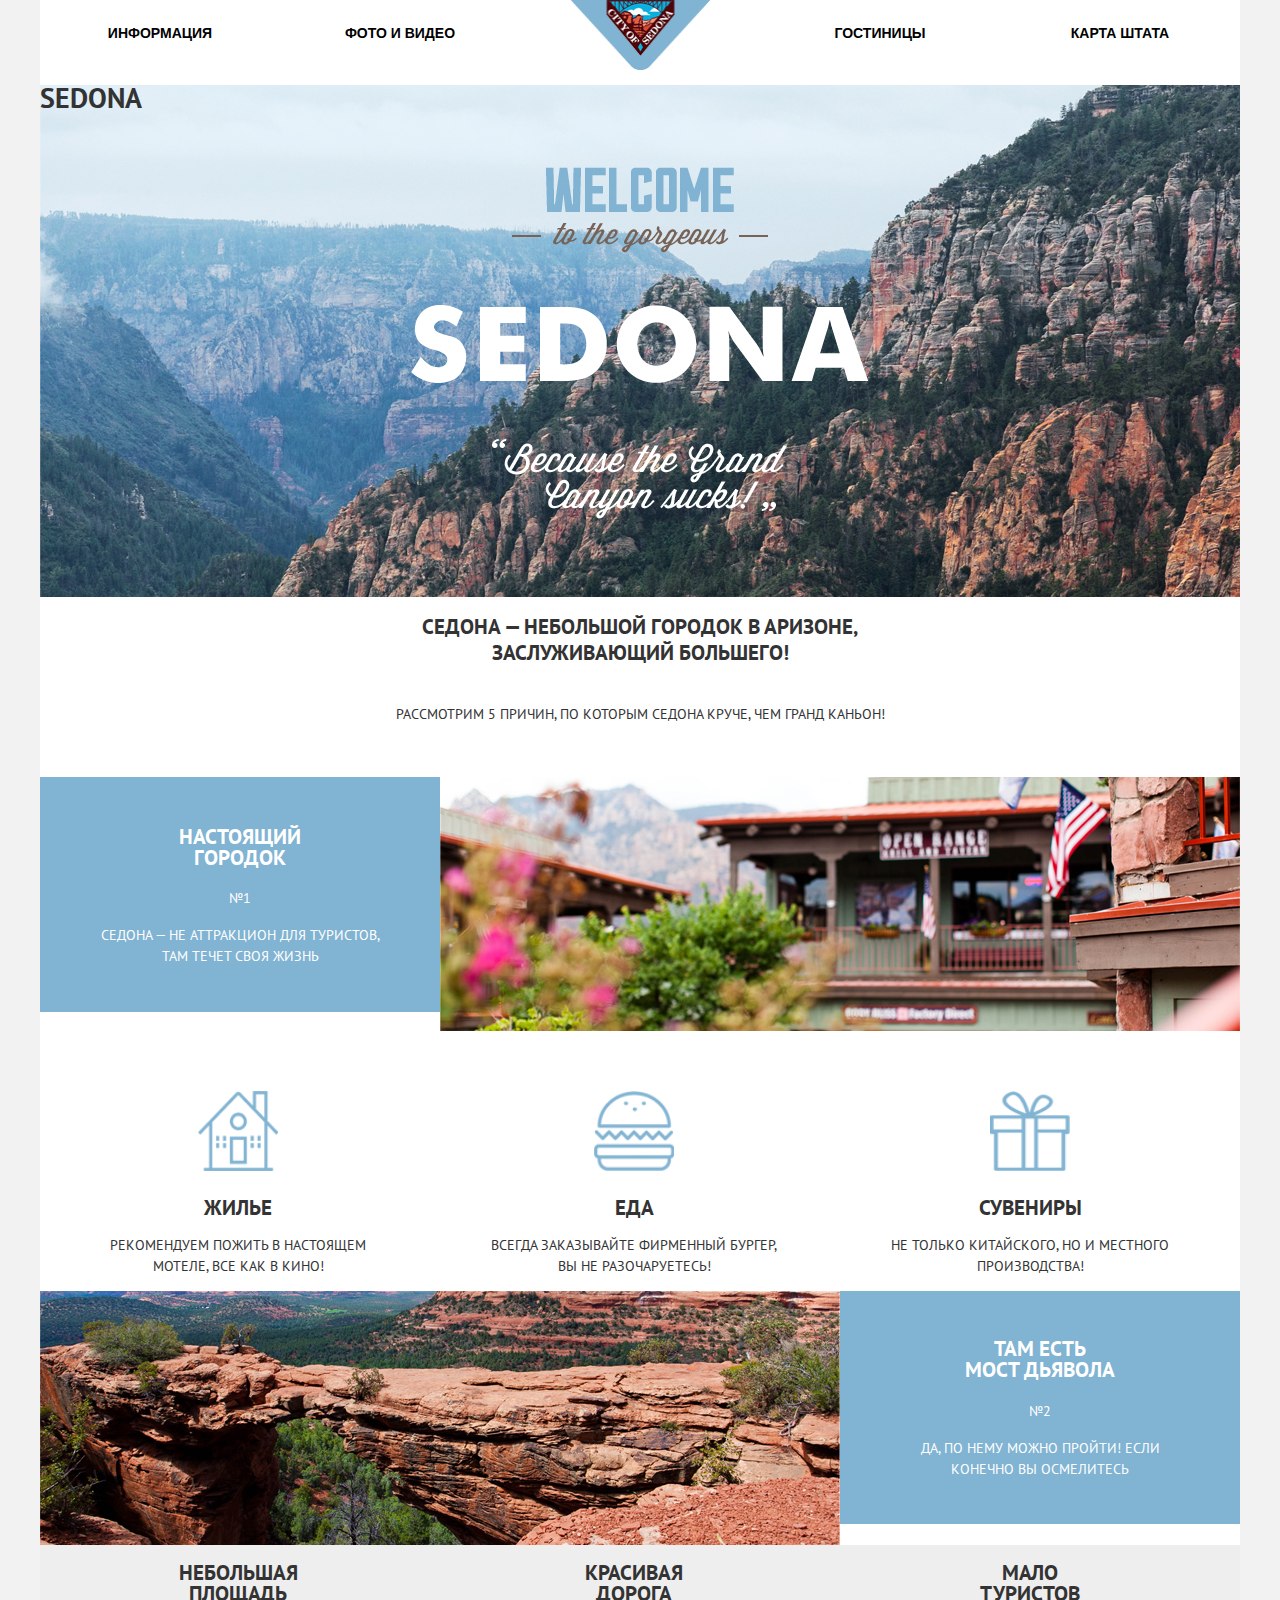
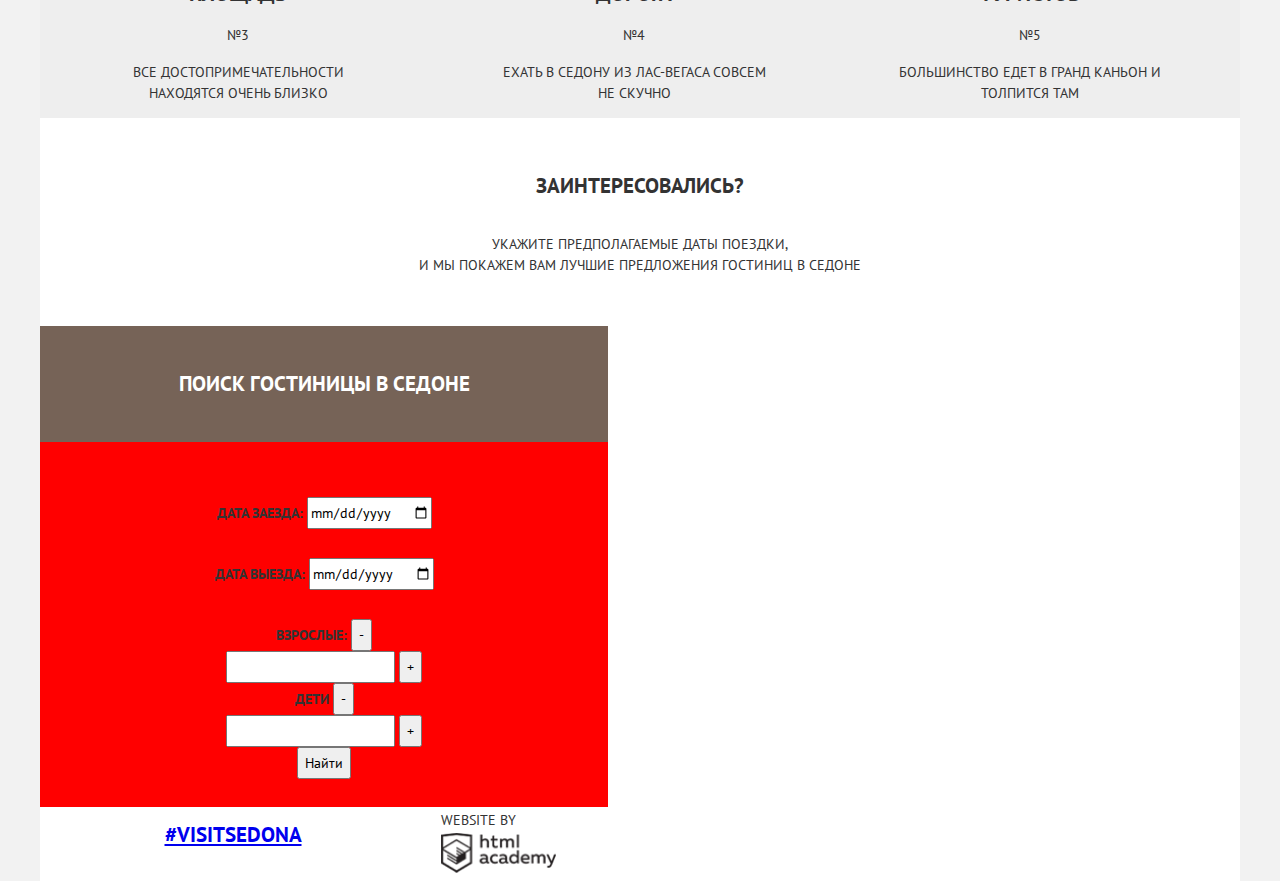
==== commit 6c015f5d: "Декоротивные элементы ч2" ====
--- a/index.html
+++ b/index.html
@@ -7,6 +7,7 @@
     <link href="css/style.css" rel="stylesheet">
     <link rel="stylesheet" type="text/css" href="css/normalize.css">
     <link href="https://fonts.googleapis.com/css?family=PT+Sans:400,700&subset=cyrillic" rel="stylesheet">
+    <link rel="stylesheet" href="fonts/fontello.css"> <!--не знаю как правильно путь прописать-->
 </head>
 
 <body>
@@ -103,11 +104,11 @@
                                 <h2><a class="search" href="#">Поиск гостиницы В седоне</a></h2>
                             </div>
                             <form class="slider">
-                                <div>
+                                <div class="check-in-date">
                                     <label for="check-in">Дата заезда:</label>
                                     <input type="date" id="check-in">
                                 </div>
-                                <div>
+                                <div class="check-out-date">
                                     <label for="check-out">Дата выезда:</label>
                                     <input type="date" id="check-out">
                                 </div>
--- a/css/style.css
+++ b/css/style.css
@@ -38,8 +38,8 @@
 
 
 .container{
-	min-width: 1200px;
-	margin: 0 6%;
+	width: 1200px;
+	margin: 0 auto;
 	background-color: #ffffff;
 
 }
@@ -211,6 +211,25 @@
 	background-color: #eeeeee;
 }
 
+.slider{
+	padding: 55px;
+}
+
+.check-in-date{
+	margin-bottom: 29px;
+}
+
+.check-out-date{
+	margin-bottom: 29px;
+}
+
+.slider label{
+	font-size: 14px;
+	line-height: 26px;
+	font-weight: 700;
+
+}
+
 .list{
 	float: left;
 	width: 241px;
